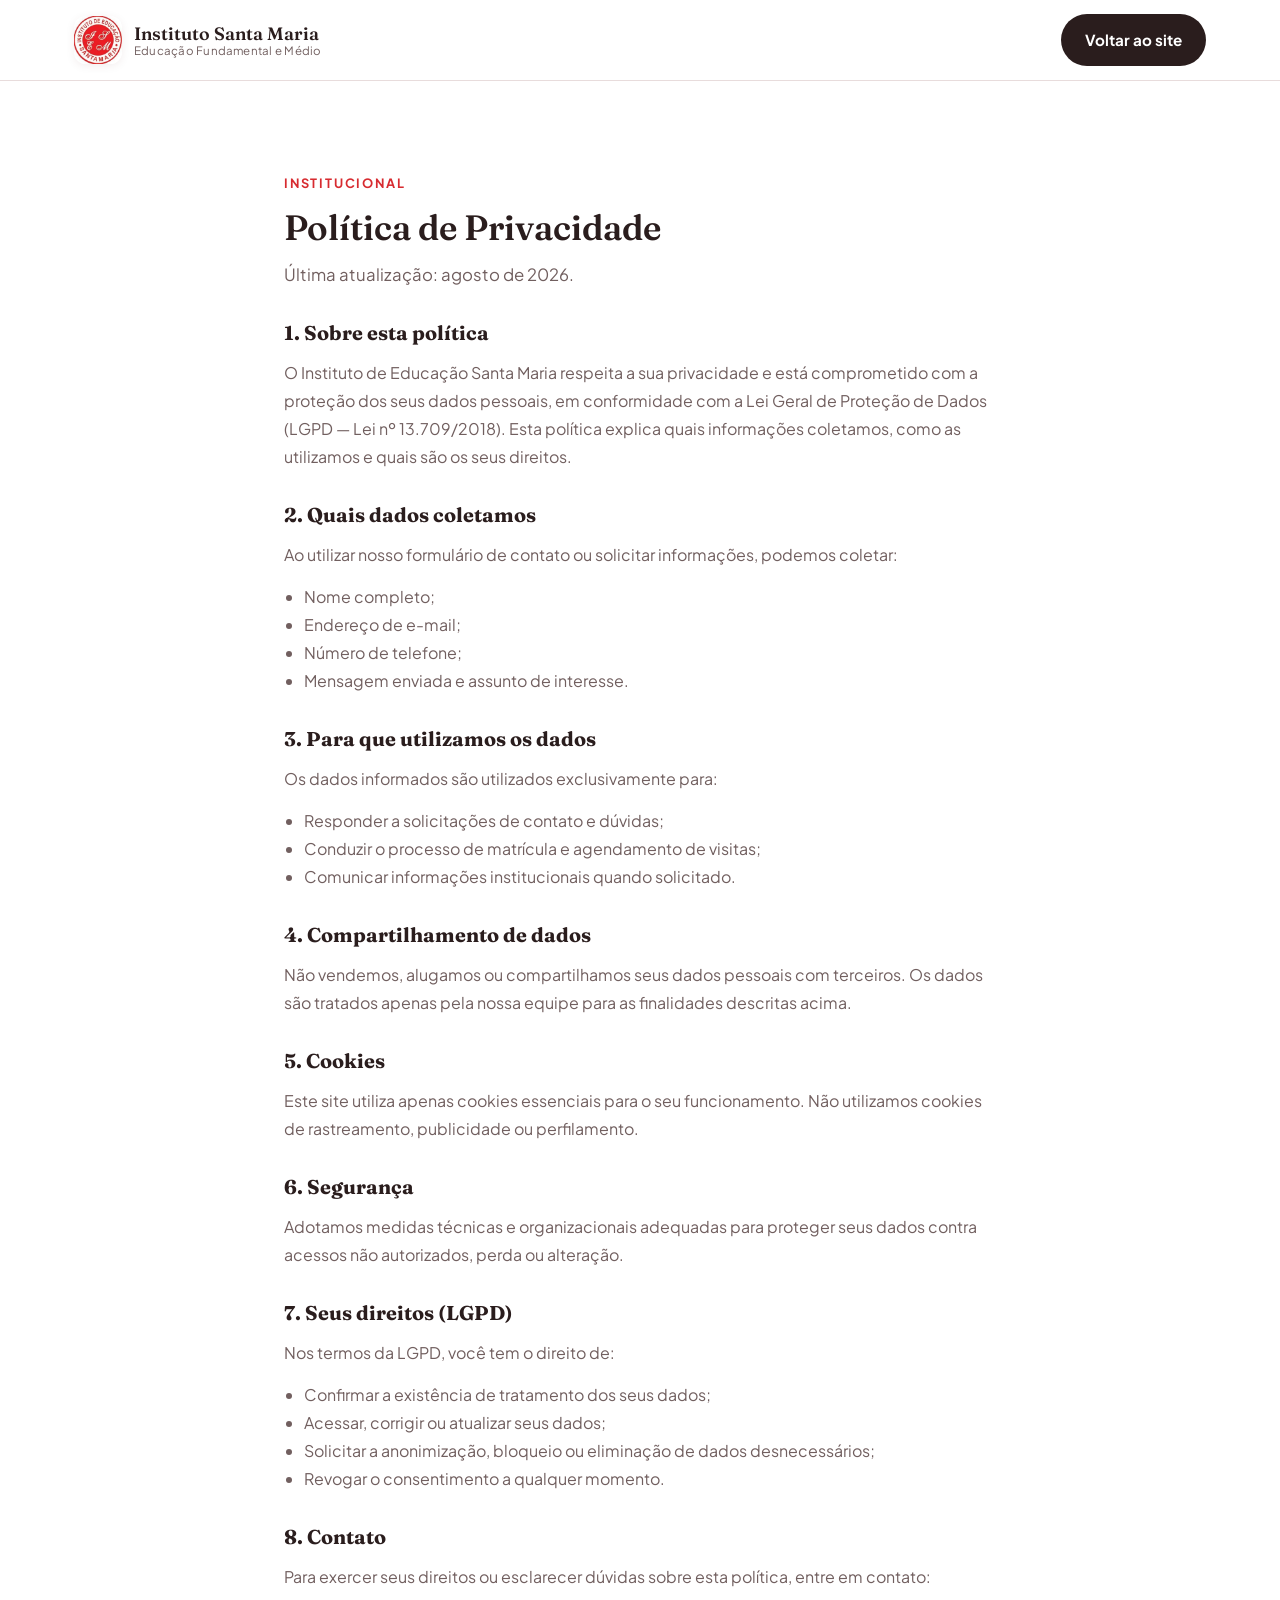
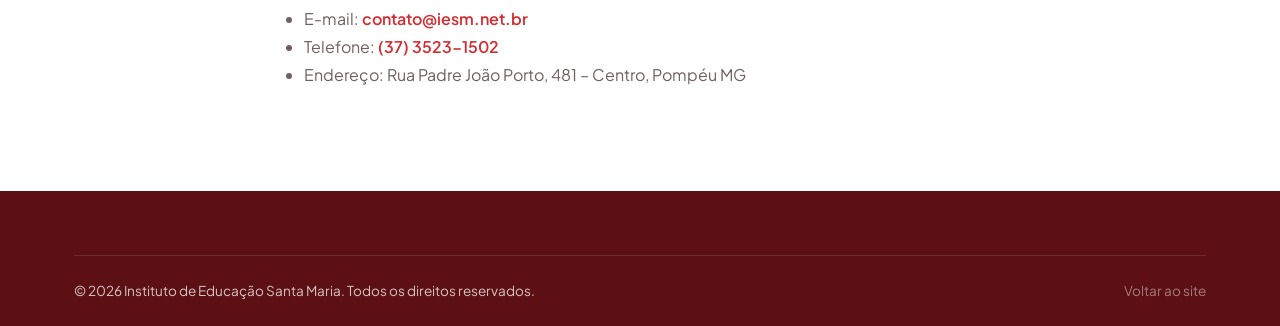
==== politica-de-privacidade.html @ 2fa18ad3 "Pagina de politica de privacidade e limpeza de links do rodape" ====
<!doctype html>
<html lang="pt-BR">
<head>
  <meta charset="UTF-8" />
  <meta name="viewport" content="width=device-width, initial-scale=1.0" />
  <meta name="robots" content="noindex, nofollow" />
  <meta name="theme-color" content="#d72b30" />
  <title>Política de Privacidade — Instituto Santa Maria</title>
  <link rel="icon" type="image/png" href="assets/favicon.png" />
  <link rel="preconnect" href="https://fonts.googleapis.com" />
  <link rel="preconnect" href="https://fonts.gstatic.com" crossorigin />
  <link href="https://fonts.googleapis.com/css2?family=Fraunces:opsz,wght@9..144,400;9..144,500;9..144,600;9..144,700&family=Plus+Jakarta+Sans:wght@400;500;600;700;800&display=swap" rel="stylesheet" />
  <link rel="stylesheet" href="css/style.css?v=4" />
</head>
<body>

  <header class="header">
    <div class="container header__inner">
      <a href="index.html" class="brand">
        <span class="brand__emblem" aria-hidden="true">
          <img src="assets/logo-santa-maria.jpg" alt="" />
        </span>
        <span class="brand__text">
          <strong>Instituto Santa Maria</strong>
          <small>Educação Fundamental e Médio</small>
        </span>
      </a>
      <a href="index.html" class="btn btn--secondary">Voltar ao site</a>
    </div>
  </header>

  <main>
    <section class="section">
      <div class="container page">
        <span class="kicker">Institucional</span>
        <h1 class="section__title">Política de Privacidade</h1>
        <p class="section__lead">Última atualização: agosto de 2026.</p>

        <div class="page__body">
          <h2>1. Sobre esta política</h2>
          <p>
            O Instituto de Educação Santa Maria respeita a sua privacidade e está comprometido
            com a proteção dos seus dados pessoais, em conformidade com a Lei Geral de Proteção
            de Dados (LGPD — Lei nº 13.709/2018). Esta política explica quais informações
            coletamos, como as utilizamos e quais são os seus direitos.
          </p>

          <h2>2. Quais dados coletamos</h2>
          <p>Ao utilizar nosso formulário de contato ou solicitar informações, podemos coletar:</p>
          <ul>
            <li>Nome completo;</li>
            <li>Endereço de e-mail;</li>
            <li>Número de telefone;</li>
            <li>Mensagem enviada e assunto de interesse.</li>
          </ul>

          <h2>3. Para que utilizamos os dados</h2>
          <p>Os dados informados são utilizados exclusivamente para:</p>
          <ul>
            <li>Responder a solicitações de contato e dúvidas;</li>
            <li>Conduzir o processo de matrícula e agendamento de visitas;</li>
            <li>Comunicar informações institucionais quando solicitado.</li>
          </ul>

          <h2>4. Compartilhamento de dados</h2>
          <p>
            Não vendemos, alugamos ou compartilhamos seus dados pessoais com terceiros.
            Os dados são tratados apenas pela nossa equipe para as finalidades descritas acima.
          </p>

          <h2>5. Cookies</h2>
          <p>
            Este site utiliza apenas cookies essenciais para o seu funcionamento. Não utilizamos
            cookies de rastreamento, publicidade ou perfilamento.
          </p>

          <h2>6. Segurança</h2>
          <p>
            Adotamos medidas técnicas e organizacionais adequadas para proteger seus dados
            contra acessos não autorizados, perda ou alteração.
          </p>

          <h2>7. Seus direitos (LGPD)</h2>
          <p>Nos termos da LGPD, você tem o direito de:</p>
          <ul>
            <li>Confirmar a existência de tratamento dos seus dados;</li>
            <li>Acessar, corrigir ou atualizar seus dados;</li>
            <li>Solicitar a anonimização, bloqueio ou eliminação de dados desnecessários;</li>
            <li>Revogar o consentimento a qualquer momento.</li>
          </ul>

          <h2>8. Contato</h2>
          <p>
            Para exercer seus direitos ou esclarecer dúvidas sobre esta política, entre em contato:
          </p>
          <ul>
            <li>E-mail: <a href="mailto:contato@iesm.net.br">contato@iesm.net.br</a></li>
            <li>Telefone: <a href="tel:3735231502">(37) 3523-1502</a></li>
            <li>Endereço: Rua Padre João Porto, 481 – Centro, Pompéu MG</li>
          </ul>
        </div>
      </div>
    </section>
  </main>

  <footer class="footer">
    <div class="container">
      <div class="footer__bottom">
        <p>© <span id="year"></span> Instituto de Educação Santa Maria. Todos os direitos reservados.</p>
        <p class="footer__made"><a href="index.html" style="color:inherit">Voltar ao site</a></p>
      </div>
    </div>
  </footer>

  <script>
    document.getElementById("year").textContent = new Date().getFullYear()
  </script>
</body>
</html>
---- css/style.css ----
/* ============================================================
   Instituto de Educação Santa Maria — stylesheet
   ============================================================ */

:root {
  --red: #d72b30;
  --red-dark: #a81f24;
  --red-deep: #5c1013;
  --red-soft: #fdecec;
  --gold: #e2b24a;
  --gold-soft: #f7ecd0;
  --cream: #faf6f1;
  --white: #ffffff;
  --heading: #2a1d1d;
  --ink: #332525;
  --muted: #715f5f;
  --line: #e8dcdc;
  --shadow-sm: 0 2px 10px rgba(92, 16, 19, 0.07);
  --shadow-md: 0 12px 40px rgba(92, 16, 19, 0.13);
  --shadow-lg: 0 24px 70px rgba(92, 16, 19, 0.2);
  --radius: 18px;
  --font-display: "Fraunces", Georgia, serif;
  --font-body: "Plus Jakarta Sans", "Segoe UI", sans-serif;
}

* { box-sizing: border-box; }

html { scroll-behavior: smooth; }

body {
  margin: 0;
  font-family: var(--font-body);
  color: var(--ink);
  background: var(--white);
  line-height: 1.6;
  -webkit-font-smoothing: antialiased;
}

img, svg { display: block; max-width: 100%; }
a { color: inherit; text-decoration: none; }

.container {
  width: 100%;
  max-width: 1180px;
  margin-inline: auto;
  padding-inline: 24px;
}

.icon { width: 18px; height: 18px; flex: none; }

/* ---------- Reveal animation ---------- */
.reveal {
  opacity: 0;
  transform: translateY(24px);
  transition: opacity 0.7s ease, transform 0.7s ease;
}
.reveal.is-visible {
  opacity: 1;
  transform: none;
}

/* ---------- Buttons ---------- */
.btn {
  display: inline-flex;
  align-items: center;
  justify-content: center;
  gap: 8px;
  padding: 12px 22px;
  border-radius: 999px;
  font-weight: 700;
  font-size: 0.95rem;
  cursor: pointer;
  border: 2px solid transparent;
  transition: transform 0.2s ease, box-shadow 0.2s ease, background 0.2s ease, color 0.2s ease;
  white-space: nowrap;
}
.btn:hover { transform: translateY(-2px); }
.btn:active { transform: translateY(0); }

.btn--lg { padding: 15px 28px; font-size: 1rem; }
.btn--block { width: 100%; }

.btn--primary {
  background: var(--red);
  color: #fff;
  box-shadow: 0 10px 24px rgba(215, 43, 48, 0.32);
}
.btn--primary:hover { background: var(--red-dark); box-shadow: 0 14px 30px rgba(215, 43, 48, 0.42); }

.btn--secondary {
  background: var(--heading);
  color: #fff;
}
.btn--secondary:hover { background: var(--red-deep); }

.btn--ghost {
  background: transparent;
  color: #fff;
  border-color: rgba(255, 255, 255, 0.35);
}
.btn--ghost:hover { background: rgba(255, 255, 255, 0.1); }

.btn--light { background: #fff; color: var(--red-deep); box-shadow: 0 10px 24px rgba(0,0,0,0.2); }
.btn--light:hover { background: var(--gold-soft); }

.btn--outline-light { background: transparent; color: #fff; border-color: rgba(255,255,255,0.5); }
.btn--outline-light:hover { background: rgba(255,255,255,0.12); }

/* ---------- Top bar ---------- */
.topbar {
  background: var(--red-deep);
  color: rgba(255, 255, 255, 0.85);
  font-size: 0.82rem;
}
.topbar__inner {
  display: flex;
  align-items: center;
  justify-content: space-between;
  gap: 16px;
  padding-block: 8px;
}
.topbar__items { display: flex; align-items: center; gap: 20px; }
.topbar__item { display: inline-flex; align-items: center; gap: 7px; }
.topbar__item .icon { width: 14px; height: 14px; opacity: 0.8; }
.topbar__link { opacity: 0.85; transition: opacity 0.2s; }
.topbar__link:hover { opacity: 1; }
.topbar__link .icon { width: 15px; height: 15px; }

/* ---------- Header ---------- */
.header {
  position: sticky;
  top: 0;
  z-index: 50;
  background: rgba(255, 255, 255, 0.9);
  backdrop-filter: blur(12px);
  border-bottom: 1px solid var(--line);
  transition: box-shadow 0.3s ease;
}
.header.is-scrolled { box-shadow: var(--shadow-sm); }
.header__inner {
  display: flex;
  align-items: center;
  justify-content: space-between;
  gap: 16px;
  padding-block: 14px;
}

.brand { display: inline-flex; align-items: center; gap: 12px; }
.brand__emblem {
  width: 48px;
  height: 48px;
  flex: none;
  border-radius: 12px;
  overflow: hidden;
  background: #fff;
  box-shadow: var(--shadow-sm);
}
.brand__emblem img { width: 100%; height: 100%; object-fit: cover; }
.brand__text { display: flex; flex-direction: column; line-height: 1.2; }
.brand__text strong { font-family: var(--font-display); font-size: 1.12rem; font-weight: 600; color: var(--heading); }
.brand__text small { font-size: 0.72rem; color: var(--muted); letter-spacing: 0.02em; }

.nav { display: flex; align-items: center; gap: 26px; }
.nav__link {
  font-weight: 600;
  font-size: 0.95rem;
  color: var(--ink);
  position: relative;
  padding-block: 4px;
}
.nav__link::after {
  content: "";
  position: absolute;
  left: 0;
  bottom: -2px;
  width: 0;
  height: 2px;
  background: var(--gold);
  border-radius: 2px;
  transition: width 0.25s ease;
}
.nav__link:hover::after, .nav__link.is-active::after { width: 100%; }
.nav__link.is-active { color: var(--heading); }
.nav__cta { margin-left: 4px; }

.nav-toggle {
  display: none;
  flex-direction: column;
  gap: 5px;
  background: none;
  border: none;
  cursor: pointer;
  padding: 8px;
}
.nav-toggle span {
  width: 24px;
  height: 2px;
  background: var(--heading);
  border-radius: 2px;
  transition: transform 0.3s ease, opacity 0.3s ease;
}
.nav-toggle.is-open span:nth-child(1) { transform: translateY(7px) rotate(45deg); }
.nav-toggle.is-open span:nth-child(2) { opacity: 0; }
.nav-toggle.is-open span:nth-child(3) { transform: translateY(-7px) rotate(-45deg); }

/* ---------- Hero ---------- */
.hero {
  position: relative;
  background: linear-gradient(135deg, #a81f24 0%, #5c1013 55%, #3c0a0c 100%);
  color: #fff;
  overflow: hidden;
}
.hero__bg { position: absolute; inset: 0; pointer-events: none; }
.hero__blob { position: absolute; border-radius: 50%; filter: blur(60px); opacity: 0.35; }
.hero__blob--1 { width: 460px; height: 460px; background: var(--red); top: -160px; right: -80px; }
.hero__blob--2 { width: 380px; height: 380px; background: var(--gold); bottom: -180px; left: -120px; }

.hero__inner {
  position: relative;
  display: grid;
  grid-template-columns: 1.05fr 0.95fr;
  gap: 48px;
  align-items: center;
  padding-block: 80px 90px;
}

.chip {
  display: inline-flex;
  align-items: center;
  gap: 9px;
  padding: 7px 16px;
  border-radius: 999px;
  background: rgba(255, 255, 255, 0.1);
  border: 1px solid rgba(255, 255, 255, 0.18);
  font-size: 0.85rem;
  font-weight: 600;
}
.chip__dot { width: 8px; height: 8px; border-radius: 50%; background: var(--gold); box-shadow: 0 0 0 4px rgba(212,165,58,0.25); }

.hero__title {
  font-family: var(--font-display);
  font-size: clamp(2.3rem, 5.2vw, 3.8rem);
  font-weight: 600;
  line-height: 1.08;
  margin: 24px 0 20px;
  letter-spacing: -0.01em;
}
.hero__title em { font-style: italic; color: var(--gold); }

.hero__subtitle {
  font-size: 1.1rem;
  color: rgba(255, 255, 255, 0.82);
  max-width: 520px;
  margin: 0 0 30px;
}

.hero__actions { display: flex; flex-wrap: wrap; gap: 14px; }

.hero__trust { display: flex; align-items: center; gap: 14px; margin-top: 34px; }
.hero__avatars { display: flex; }
.hero__avatars span {
  width: 40px; height: 40px; border-radius: 50%;
  background: var(--i, #888); color: #fff;
  display: grid; place-items: center;
  font-weight: 700; font-size: 0.85rem;
  border: 2px solid var(--heading);
  margin-left: -10px;
}
.hero__avatars span:first-child { margin-left: 0; }
.hero__trust p { margin: 0; font-size: 0.9rem; color: rgba(255,255,255,0.8); }
.hero__trust strong { color: #fff; }

/* Hero art */
.hero__art { position: relative; }
.hero__card {
  position: relative;
  background: linear-gradient(160deg, rgba(255,255,255,0.14), rgba(255,255,255,0.05));
  border: 1px solid rgba(255,255,255,0.16);
  border-radius: 26px;
  padding: 24px;
  backdrop-filter: blur(8px);
}
.hero__card-top { display: flex; gap: 8px; margin-bottom: 8px; }
.hero__tag { font-size: 0.75rem; font-weight: 700; padding: 4px 12px; border-radius: 999px; background: rgba(255,255,255,0.14); }
.hero__illustration { width: 100%; height: auto; }
.hero__card-stat {
  display: flex; align-items: center; gap: 14px;
  margin-top: 16px; padding-top: 16px;
  border-top: 1px solid rgba(255,255,255,0.14);
}
.hero__card-stat strong { font-family: var(--font-display); font-size: 2rem; color: var(--gold); }
.hero__card-stat span { font-size: 0.85rem; color: rgba(255,255,255,0.75); }

.hero__float {
  position: absolute;
  display: flex; align-items: center; gap: 12px;
  background: #fff; color: var(--ink);
  padding: 13px 18px; border-radius: 16px;
  box-shadow: var(--shadow-lg);
}
.hero__float .icon { width: 22px; height: 22px; color: var(--heading); }
.hero__float div { display: flex; flex-direction: column; line-height: 1.3; }
.hero__float strong { font-size: 1.1rem; color: var(--heading); }
.hero__float span { font-size: 0.78rem; color: var(--muted); }
.hero__float--a { top: -24px; right: -8px; }
.hero__float--b { bottom: -20px; left: -12px; }

/* ---------- Stats ---------- */
.stats { background: var(--cream); border-block: 1px solid var(--line); }
.stats__grid {
  display: grid;
  grid-template-columns: repeat(4, 1fr);
  gap: 8px;
}
.stat { text-align: center; padding: 38px 16px; }
.stat__num {
  font-family: var(--font-display);
  font-size: clamp(2rem, 4vw, 3rem);
  font-weight: 700;
  color: var(--heading);
  display: block;
  line-height: 1;
}
.stat__label { color: var(--muted); font-size: 0.9rem; margin-top: 8px; display: block; }

/* ---------- Sections ---------- */
.section { padding-block: 88px; }
.section--tinted { background: var(--cream); }

.kicker {
  display: inline-block;
  font-size: 0.8rem;
  font-weight: 700;
  text-transform: uppercase;
  letter-spacing: 0.14em;
  color: var(--red);
  margin-bottom: 14px;
}
.kicker--light { color: var(--gold-soft); }

.section__head { max-width: 640px; margin-bottom: 48px; }
.section__head.is-center { margin-inline: auto; text-align: center; }
.section__title {
  font-family: var(--font-display);
  font-size: clamp(1.8rem, 3.6vw, 2.6rem);
  font-weight: 600;
  line-height: 1.15;
  color: var(--heading);
  margin: 0 0 14px;
}
.section__lead { color: var(--muted); font-size: 1.05rem; margin: 0; }

/* ---------- Split (Sobre) ---------- */
.split {
  display: grid;
  grid-template-columns: 1fr 1.05fr;
  gap: 56px;
  align-items: center;
}
.split__body .section__title { margin-bottom: 16px; }
.split__body .section__lead { margin-bottom: 26px; }

.frame {
  position: relative;
  border-radius: var(--radius);
  background: linear-gradient(150deg, #a81f24, #d72b30);
  padding: 20px;
}
.frame__content {
  border-radius: 14px;
  background: var(--cream);
  padding: 40px 34px;
  box-shadow: var(--shadow-md);
}
.frame--about { min-height: 300px; }
.frame__badge {
  display: inline-block;
  background: var(--gold-soft);
  color: #8a6a12;
  font-weight: 700; font-size: 0.78rem;
  padding: 5px 13px; border-radius: 999px;
  margin-bottom: 18px;
}
.frame__title { font-family: var(--font-display); font-size: 1.7rem; color: var(--heading); margin: 0 0 12px; }
.frame__content p { color: var(--muted); margin: 0; }

.checklist { list-style: none; padding: 0; margin: 0 0 30px; display: grid; gap: 14px; }
.checklist li { display: flex; align-items: flex-start; gap: 12px; }
.checklist .icon { width: 20px; height: 20px; color: var(--red); margin-top: 2px; }

/* ---------- Levels (Ensino) ---------- */
.levels { display: grid; grid-template-columns: repeat(3, 1fr); gap: 26px; }
.level {
  position: relative;
  background: #fff;
  border: 1px solid var(--line);
  border-radius: var(--radius);
  padding: 34px 28px;
  transition: transform 0.25s ease, box-shadow 0.25s ease;
}
.level:hover { transform: translateY(-6px); box-shadow: var(--shadow-md); }
.level__num {
  position: absolute;
  top: 24px; right: 26px;
  font-family: var(--font-display);
  font-size: 3rem; font-weight: 700;
  color: var(--cream);
  -webkit-text-stroke: 1px var(--line);
}
.level__icon {
  width: 56px; height: 56px;
  border-radius: 16px;
  display: grid; place-items: center;
  background: color-mix(in srgb, var(--c) 12%, #fff);
  color: var(--c);
  margin-bottom: 22px;
}
.level__icon .icon { width: 26px; height: 26px; }
.level__title { font-family: var(--font-display); font-size: 1.4rem; color: var(--heading); margin: 0 0 4px; }
.level__sub { color: var(--gold); font-weight: 700; font-size: 0.85rem; margin: 0 0 12px; }
.level__text { color: var(--muted); margin: 0; font-size: 0.95rem; }

/* ---------- Features (Diferenciais) ---------- */
.features { display: grid; grid-template-columns: repeat(3, 1fr); gap: 26px; }
.feature {
  background: #fff;
  border: 1px solid var(--line);
  border-radius: var(--radius);
  padding: 30px 28px;
  transition: transform 0.25s ease, box-shadow 0.25s ease;
}
.feature:hover { transform: translateY(-5px); box-shadow: var(--shadow-md); }
.feature__icon {
  width: 52px; height: 52px;
  border-radius: 14px;
  background: var(--red-soft);
  color: var(--heading);
  display: grid; place-items: center;
  margin-bottom: 18px;
}
.feature__icon .icon { width: 24px; height: 24px; }
.feature h3 { font-size: 1.15rem; color: var(--heading); margin: 0 0 10px; }
.feature p { color: var(--muted); margin: 0; font-size: 0.95rem; }

/* ---------- News ---------- */
.news { display: grid; grid-template-columns: repeat(3, 1fr); gap: 26px; }
.news__card {
  background: #fff;
  border: 1px solid var(--line);
  border-radius: var(--radius);
  overflow: hidden;
  transition: transform 0.25s ease, box-shadow 0.25s ease;
  display: flex; flex-direction: column;
}
.news__card:hover { transform: translateY(-6px); box-shadow: var(--shadow-md); }
.news__thumb {
  height: 180px;
  position: relative;
  display: flex; align-items: flex-end;
  padding: 16px;
}
.news__thumb--1 { background: linear-gradient(140deg, #d72b30, #5c1013); }
.news__thumb--2 { background: linear-gradient(140deg, #e2b24a, #b3541e); }
.news__thumb--3 { background: linear-gradient(140deg, #b3541e, #5c1013); }
.news__cat {
  background: rgba(255,255,255,0.92);
  color: var(--heading);
  font-size: 0.75rem; font-weight: 700;
  padding: 5px 14px; border-radius: 999px;
}
.news__body { padding: 22px 24px 26px; display: flex; flex-direction: column; gap: 8px; flex: 1; }
.news__date { color: var(--muted); font-size: 0.8rem; }
.news__body h3 { font-size: 1.15rem; color: var(--heading); margin: 0; line-height: 1.35; }
.news__body p { color: var(--muted); margin: 0; font-size: 0.93rem; flex: 1; }
.link {
  display: inline-flex; align-items: center; gap: 6px;
  color: var(--red); font-weight: 700; font-size: 0.9rem;
}
.link .icon { width: 16px; height: 16px; transition: transform 0.2s ease; }
.link:hover .icon { transform: translateX(3px); }

/* ---------- Quotes ---------- */
.quotes { display: grid; grid-template-columns: repeat(3, 1fr); gap: 26px; }
.quote {
  margin: 0;
  background: #fff;
  border: 1px solid var(--line);
  border-radius: var(--radius);
  padding: 30px 28px;
  display: flex; flex-direction: column;
}
.quote__mark { width: 34px; height: 34px; color: var(--gold); margin-bottom: 14px; }
.quote blockquote { color: var(--ink); font-size: 0.98rem; margin: 0 0 22px; flex: 1; }
.quote figcaption { display: flex; align-items: center; gap: 12px; }
.quote__avatar {
  width: 44px; height: 44px; border-radius: 50%;
  background: var(--i); color: #fff;
  display: grid; place-items: center;
  font-weight: 700; font-size: 0.85rem;
}
.quote figcaption div { display: flex; flex-direction: column; line-height: 1.3; }
.quote figcaption strong { color: var(--heading); font-size: 0.95rem; }
.quote figcaption small { color: var(--muted); font-size: 0.8rem; }

/* ---------- CTA ---------- */
.cta {
  background: linear-gradient(135deg, #a81f24, #5c1013);
  color: #fff;
  margin-block: 0;
}
.cta__inner {
  display: flex; align-items: center; justify-content: space-between;
  gap: 40px; padding-block: 72px; flex-wrap: wrap;
}
.cta__title {
  font-family: var(--font-display);
  font-size: clamp(1.6rem, 3vw, 2.3rem);
  font-weight: 600; margin: 6px 0 10px; line-height: 1.2;
  max-width: 560px;
}
.cta__text { color: rgba(255,255,255,0.8); margin: 0; max-width: 500px; }
.cta__actions { display: flex; gap: 14px; flex-wrap: wrap; }

/* ---------- Contact ---------- */
.contact { display: grid; grid-template-columns: 0.9fr 1.1fr; gap: 56px; align-items: start; }
.contact__list { list-style: none; padding: 0; margin: 28px 0 0; display: grid; gap: 20px; }
.contact__list li { display: flex; align-items: flex-start; gap: 16px; }
.contact__icon {
  width: 46px; height: 46px; border-radius: 13px;
  background: var(--red-soft); color: var(--heading);
  display: grid; place-items: center; flex: none;
}
.contact__icon .icon { width: 21px; height: 21px; }
.contact__list div { display: flex; flex-direction: column; line-height: 1.4; }
.contact__list strong { color: var(--heading); font-size: 0.9rem; }
.contact__list span { color: var(--muted); font-size: 0.92rem; }

.contact__form {
  background: #fff;
  border: 1px solid var(--line);
  border-radius: var(--radius);
  padding: 32px;
  box-shadow: var(--shadow-sm);
}
.field { margin-bottom: 18px; }
.field-row { display: grid; grid-template-columns: 1fr 1fr; gap: 16px; }
.field label { display: block; font-weight: 600; font-size: 0.88rem; color: var(--heading); margin-bottom: 7px; }
.field input, .field select, .field textarea {
  width: 100%;
  padding: 12px 14px;
  border: 1.5px solid var(--line);
  border-radius: 12px;
  font-family: inherit;
  font-size: 0.95rem;
  color: var(--ink);
  background: #fff;
  transition: border-color 0.2s, box-shadow 0.2s;
}
.field input:focus, .field select:focus, .field textarea:focus {
  outline: none;
  border-color: var(--red);
  box-shadow: 0 0 0 4px rgba(42, 127, 138, 0.12);
}
.field textarea { resize: vertical; }
.form__msg { min-height: 20px; font-size: 0.9rem; margin: 4px 0 12px; }
.form__msg.is-error { color: #c0392b; }
.form__msg.is-success { color: #1e7d4f; }

/* ---------- Footer ---------- */
.footer { background: var(--red-deep); color: rgba(255,255,255,0.75); padding-block: 64px 24px; }
.footer__grid {
  display: grid;
  grid-template-columns: 1.6fr 1fr 1.2fr 1fr;
  gap: 40px;
  padding-bottom: 40px;
}
.brand--light .brand__text strong { color: #fff; }
.brand--light .brand__text small { color: rgba(255,255,255,0.6); }
.footer__about { margin: 18px 0 0; font-size: 0.92rem; max-width: 320px; }
.footer__col { display: flex; flex-direction: column; gap: 12px; }
.footer__col h4 { color: #fff; font-size: 1rem; margin: 0 0 6px; font-family: var(--font-display); }
.footer__col a { font-size: 0.92rem; transition: color 0.2s; }
.footer__col a:hover { color: var(--gold); }
.footer__bottom {
  border-top: 1px solid rgba(255,255,255,0.12);
  padding-top: 24px;
  display: flex; align-items: center; justify-content: space-between; gap: 12px; flex-wrap: wrap;
  font-size: 0.85rem;
}
.footer__bottom p { margin: 0; }
.footer__made { opacity: 0.6; }

/* ---------- Back to top ---------- */
.backtop {
  position: fixed;
  right: 22px; bottom: 22px;
  width: 48px; height: 48px;
  border-radius: 50%;
  border: none;
  background: var(--heading);
  color: #fff;
  cursor: pointer;
  display: grid; place-items: center;
  box-shadow: var(--shadow-md);
  opacity: 0; visibility: hidden; transform: translateY(12px);
  transition: opacity 0.3s, visibility 0.3s, transform 0.3s;
  z-index: 40;
}
.backtop.is-visible { opacity: 1; visibility: visible; transform: none; }
.backtop:hover { background: var(--red); }

/* ---------- Aviso / Banner (editável via CMS) ---------- */
.aviso {
  background: linear-gradient(90deg, var(--red), var(--red-dark));
  color: #fff;
  font-size: 0.92rem;
}
.aviso__inner {
  display: flex;
  align-items: center;
  justify-content: center;
  gap: 14px;
  padding-block: 10px;
  flex-wrap: wrap;
  text-align: center;
}
.aviso__text { margin: 0; font-weight: 600; }
.aviso__link {
  background: #fff;
  color: var(--red-dark);
  font-weight: 700;
  padding: 4px 14px;
  border-radius: 999px;
  font-size: 0.82rem;
  transition: transform 0.2s ease;
}
.aviso__link:hover { transform: translateY(-1px); }
.aviso__close {
  background: none;
  border: none;
  color: #fff;
  cursor: pointer;
  font-size: 1.3rem;
  line-height: 1;
  padding: 0 4px;
  opacity: 0.85;
}
.aviso__close:hover { opacity: 1; }

/* ============================================================
   Responsive
   ============================================================ */
@media (max-width: 992px) {
  .hero__inner { grid-template-columns: 1fr; gap: 40px; padding-block: 56px; }
  .hero__art { max-width: 440px; }
  .levels, .features, .news, .quotes { grid-template-columns: 1fr 1fr; }
  .split { grid-template-columns: 1fr; }
  .contact { grid-template-columns: 1fr; }
  .footer__grid { grid-template-columns: 1fr 1fr; }
}

@media (max-width: 760px) {
  .topbar__item--hide { display: none; }
  .nav {
    position: fixed;
    inset: 0;
    top: 0;
    flex-direction: column;
    justify-content: center;
    gap: 20px;
    background: rgba(18, 40, 63, 0.98);
    backdrop-filter: blur(10px);
    transform: translateY(-100%);
    transition: transform 0.35s ease;
  }
  .nav.is-open { transform: translateY(0); }
  .nav__link { color: #fff; font-size: 1.3rem; }
  .nav__link.is-active { color: var(--gold); }
  .nav__cta { margin-top: 8px; }
  .nav-toggle { display: flex; z-index: 60; }

  .stats__grid { grid-template-columns: 1fr 1fr; }
  .stat { padding: 28px 12px; }
  .levels, .features, .news, .quotes { grid-template-columns: 1fr; }
  .section { padding-block: 64px; }
  .hero__actions .btn { width: 100%; }
  .hero__float { position: static; margin-top: 14px; }
  .hero__art { max-width: 100%; }
  .cta__inner { padding-block: 56px; }
  .contact__form { padding: 24px; }
  .field-row { grid-template-columns: 1fr; }
  .footer__grid { grid-template-columns: 1fr; gap: 32px; }
  .footer__bottom { flex-direction: column; align-items: flex-start; }
}

/* ---------- Notícia: resumo truncado + modal ---------- */
.news__resumo {
  display: -webkit-box;
  -webkit-line-clamp: 5;
  -webkit-box-orient: vertical;
  overflow: hidden;
}
button.link {
  background: none;
  border: none;
  padding: 0;
  cursor: pointer;
  font: inherit;
  text-align: left;
}

.modal { position: fixed; inset: 0; z-index: 100; display: flex; align-items: center; justify-content: center; padding: 20px; }
.modal[hidden] { display: none; }
.modal__overlay { position: absolute; inset: 0; background: rgba(20, 10, 10, 0.6); backdrop-filter: blur(3px); }
.modal__panel {
  position: relative;
  background: #fff;
  border-radius: 18px;
  width: 100%;
  max-width: 620px;
  max-height: 85vh;
  overflow-y: auto;
  padding: 28px 28px 32px;
  box-shadow: 0 24px 70px rgba(0, 0, 0, 0.25);
  animation: modalIn 0.2s ease;
}
@keyframes modalIn {
  from { opacity: 0; transform: translateY(12px) scale(0.98); }
  to { opacity: 1; transform: none; }
}
.modal__close {
  position: absolute;
  top: 14px; right: 14px;
  width: 36px; height: 36px;
  border-radius: 50%;
  border: none;
  background: #f3eeee;
  color: #4a3a3a;
  font-size: 1.4rem;
  line-height: 1;
  cursor: pointer;
}
.modal__close:hover { background: #e7dddd; }
.modal__cat {
  display: inline-block;
  background: var(--red-soft);
  color: var(--red-dark);
  font-weight: 700;
  font-size: 0.75rem;
  padding: 4px 12px;
  border-radius: 999px;
  margin-bottom: 12px;
}
.modal__titulo {
  font-family: var(--font-display);
  font-size: 1.5rem;
  color: var(--heading);
  margin: 0 0 6px;
  line-height: 1.25;
}
.modal__data { color: var(--muted); font-size: 0.82rem; display: block; margin-bottom: 16px; }
.modal__texto {
  white-space: pre-line;
  color: var(--ink);
  line-height: 1.7;
  font-size: 0.98rem;
}
.modal__texto + .btn { margin-top: 20px; }

/* ---------- WhatsApp flutuante ---------- */
.whatsapp {
  position: fixed;
  right: 22px;
  bottom: 84px;
  width: 56px; height: 56px;
  border-radius: 50%;
  background: #25d366;
  color: #fff;
  display: grid; place-items: center;
  box-shadow: 0 8px 24px rgba(37, 211, 102, 0.45);
  z-index: 45;
  transition: transform 0.2s ease;
}
.whatsapp:hover { transform: scale(1.08); }
.whatsapp svg { width: 30px; height: 30px; }

/* ---------- Resultados ---------- */
.section--results { background: linear-gradient(135deg, #a81f24, #5c1013); color: #fff; }
.section--results .kicker { color: var(--gold-soft); }
.section--results .section__title { color: #fff; }
.section--results .section__lead { color: rgba(255, 255, 255, 0.82); }
.results__stats { display: grid; grid-template-columns: repeat(4, 1fr); gap: 20px; margin-bottom: 32px; }
.results__stat {
  background: rgba(255, 255, 255, 0.08);
  border: 1px solid rgba(255, 255, 255, 0.14);
  border-radius: 16px;
  padding: 22px;
  text-align: center;
}
.results__valor { font-family: var(--font-display); font-size: 2.2rem; font-weight: 700; color: #fff; display: block; line-height: 1; }
.results__label { color: rgba(255, 255, 255, 0.75); font-size: 0.85rem; display: block; margin-top: 8px; }
.results__facs-titulo { font-weight: 700; color: var(--gold-soft); margin: 0 0 12px; font-size: 0.95rem; }
.results__facs-list { display: flex; flex-wrap: wrap; gap: 10px; }
.results__fac {
  background: rgba(255, 255, 255, 0.1);
  border: 1px solid rgba(255, 255, 255, 0.2);
  padding: 8px 16px;
  border-radius: 999px;
  font-weight: 600;
  font-size: 0.9rem;
}

/* ---------- FAQ ---------- */
.faq { max-width: 760px; margin-inline: auto; }
.faq__item { border: 1px solid var(--line); border-radius: 14px; background: #fff; margin-bottom: 12px; overflow: hidden; }
.faq__q {
  width: 100%;
  display: flex; align-items: center; justify-content: space-between; gap: 14px;
  background: none; border: none; padding: 18px 20px;
  font-family: inherit; font-size: 1rem; font-weight: 600; color: var(--heading);
  cursor: pointer; text-align: left;
}
.faq__icon { width: 20px; height: 20px; color: var(--red); transition: transform 0.25s ease; flex: none; }
.faq__q.is-open .faq__icon { transform: rotate(180deg); }
.faq__a { padding: 0 20px 18px; color: var(--muted); font-size: 0.95rem; line-height: 1.7; }
.faq__vazio { text-align: center; color: var(--muted); padding: 30px 0; }

/* ---------- Galeria ---------- */
.galeria { display: grid; grid-template-columns: repeat(3, 1fr); gap: 16px; }
.galeria__item {
  position: relative;
  border: none; padding: 0; cursor: pointer;
  border-radius: 16px; overflow: hidden;
  aspect-ratio: 4 / 3;
  background: #eee;
}
.galeria__item img { width: 100%; height: 100%; object-fit: cover; transition: transform 0.3s ease; }
.galeria__item:hover img { transform: scale(1.05); }
.galeria__legenda {
  position: absolute; left: 0; right: 0; bottom: 0;
  background: linear-gradient(transparent, rgba(0, 0, 0, 0.7));
  color: #fff; padding: 30px 14px 10px; font-size: 0.85rem; text-align: left;
}
.galeria__vazio {
  text-align: center; color: var(--muted); padding: 40px 20px;
  border: 1px dashed var(--line); border-radius: 16px;
}
.galeria__vazio a { color: var(--red); font-weight: 600; }

/* ---------- Lightbox ---------- */
.lightbox {
  position: fixed; inset: 0; z-index: 120;
  background: rgba(0, 0, 0, 0.88);
  display: flex; align-items: center; justify-content: center;
  padding: 24px;
}
.lightbox[hidden] { display: none; }
.lightbox__close {
  position: absolute; top: 18px; right: 18px;
  width: 44px; height: 44px; border-radius: 50%;
  border: none; background: rgba(255, 255, 255, 0.12); color: #fff;
  font-size: 1.6rem; line-height: 1; cursor: pointer;
}
.lightbox__close:hover { background: rgba(255, 255, 255, 0.22); }
.lightbox__fig { margin: 0; max-width: 900px; width: 100%; }
.lightbox__img { width: 100%; max-height: 80vh; object-fit: contain; border-radius: 10px; }
.lightbox__caption { color: #fff; text-align: center; margin-top: 12px; font-size: 0.9rem; }

@media (max-width: 760px) {
  .results__stats { grid-template-columns: repeat(2, 1fr); }
  .galeria { grid-template-columns: repeat(2, 1fr); }
}

/* ---------- Página de Política de Privacidade ---------- */
.page { max-width: 760px; }
.page .section__title { font-size: 2.2rem; }
.page__body { margin-top: 28px; }
.page__body h2 { font-family: var(--font-display); color: var(--heading); font-size: 1.25rem; margin: 28px 0 10px; }
.page__body p { color: var(--muted); margin: 0 0 14px; line-height: 1.75; }
.page__body ul { color: var(--muted); line-height: 1.75; padding-left: 20px; margin: 0 0 14px; }
.page__body a { color: var(--red); font-weight: 600; }
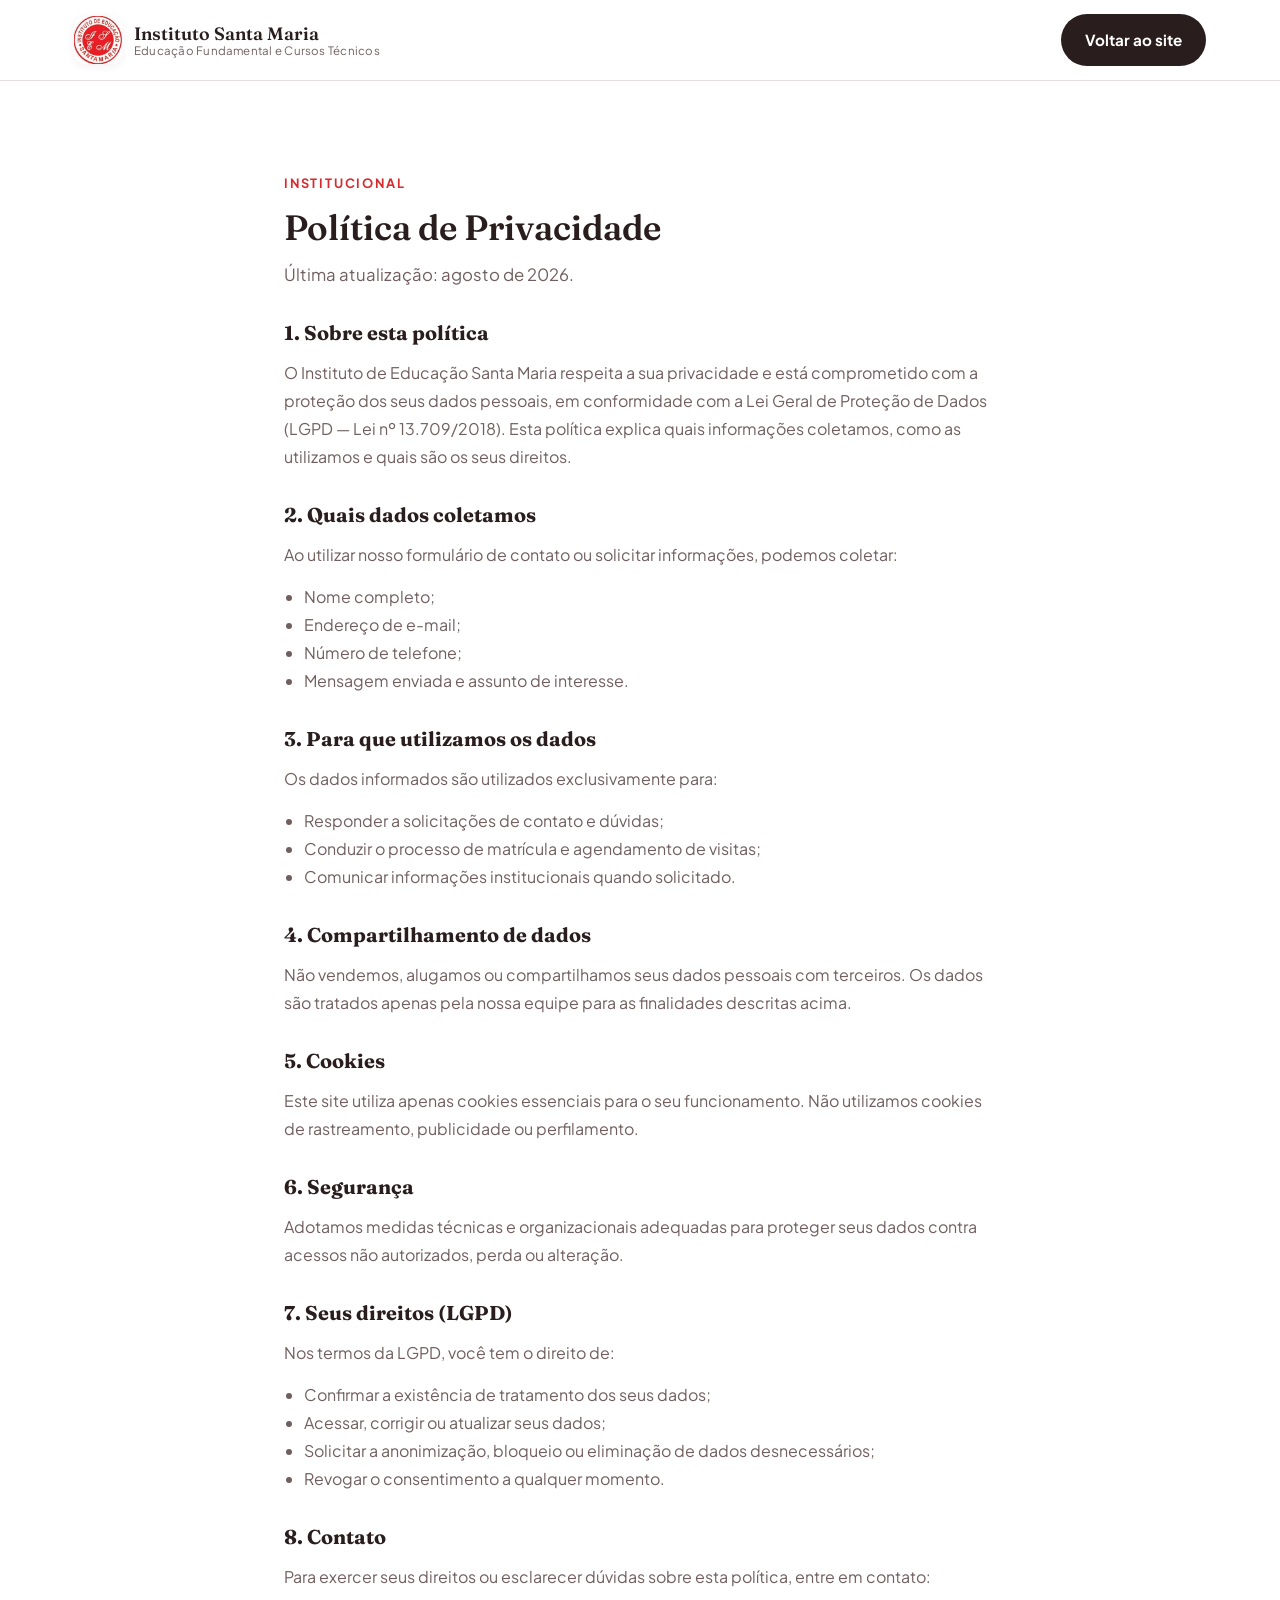
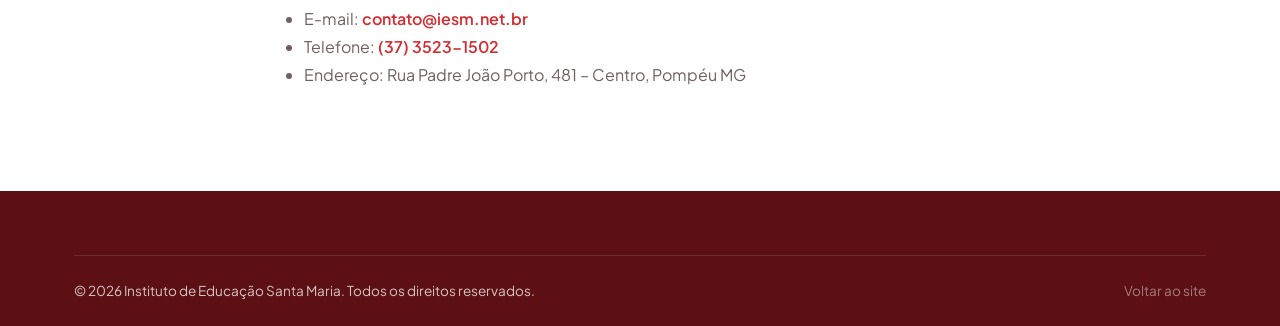
==== commit d401a559: "Substitui Ensino Medio por Cursos Tecnicos (Enfermagem e Seguranca do Trabalho)" ====
--- a/politica-de-privacidade.html
+++ b/politica-de-privacidade.html
@@ -22,7 +22,7 @@
         </span>
         <span class="brand__text">
           <strong>Instituto Santa Maria</strong>
-          <small>Educação Fundamental e Médio</small>
+          <small>Educação Fundamental e Cursos Técnicos</small>
         </span>
       </a>
       <a href="index.html" class="btn btn--secondary">Voltar ao site</a>
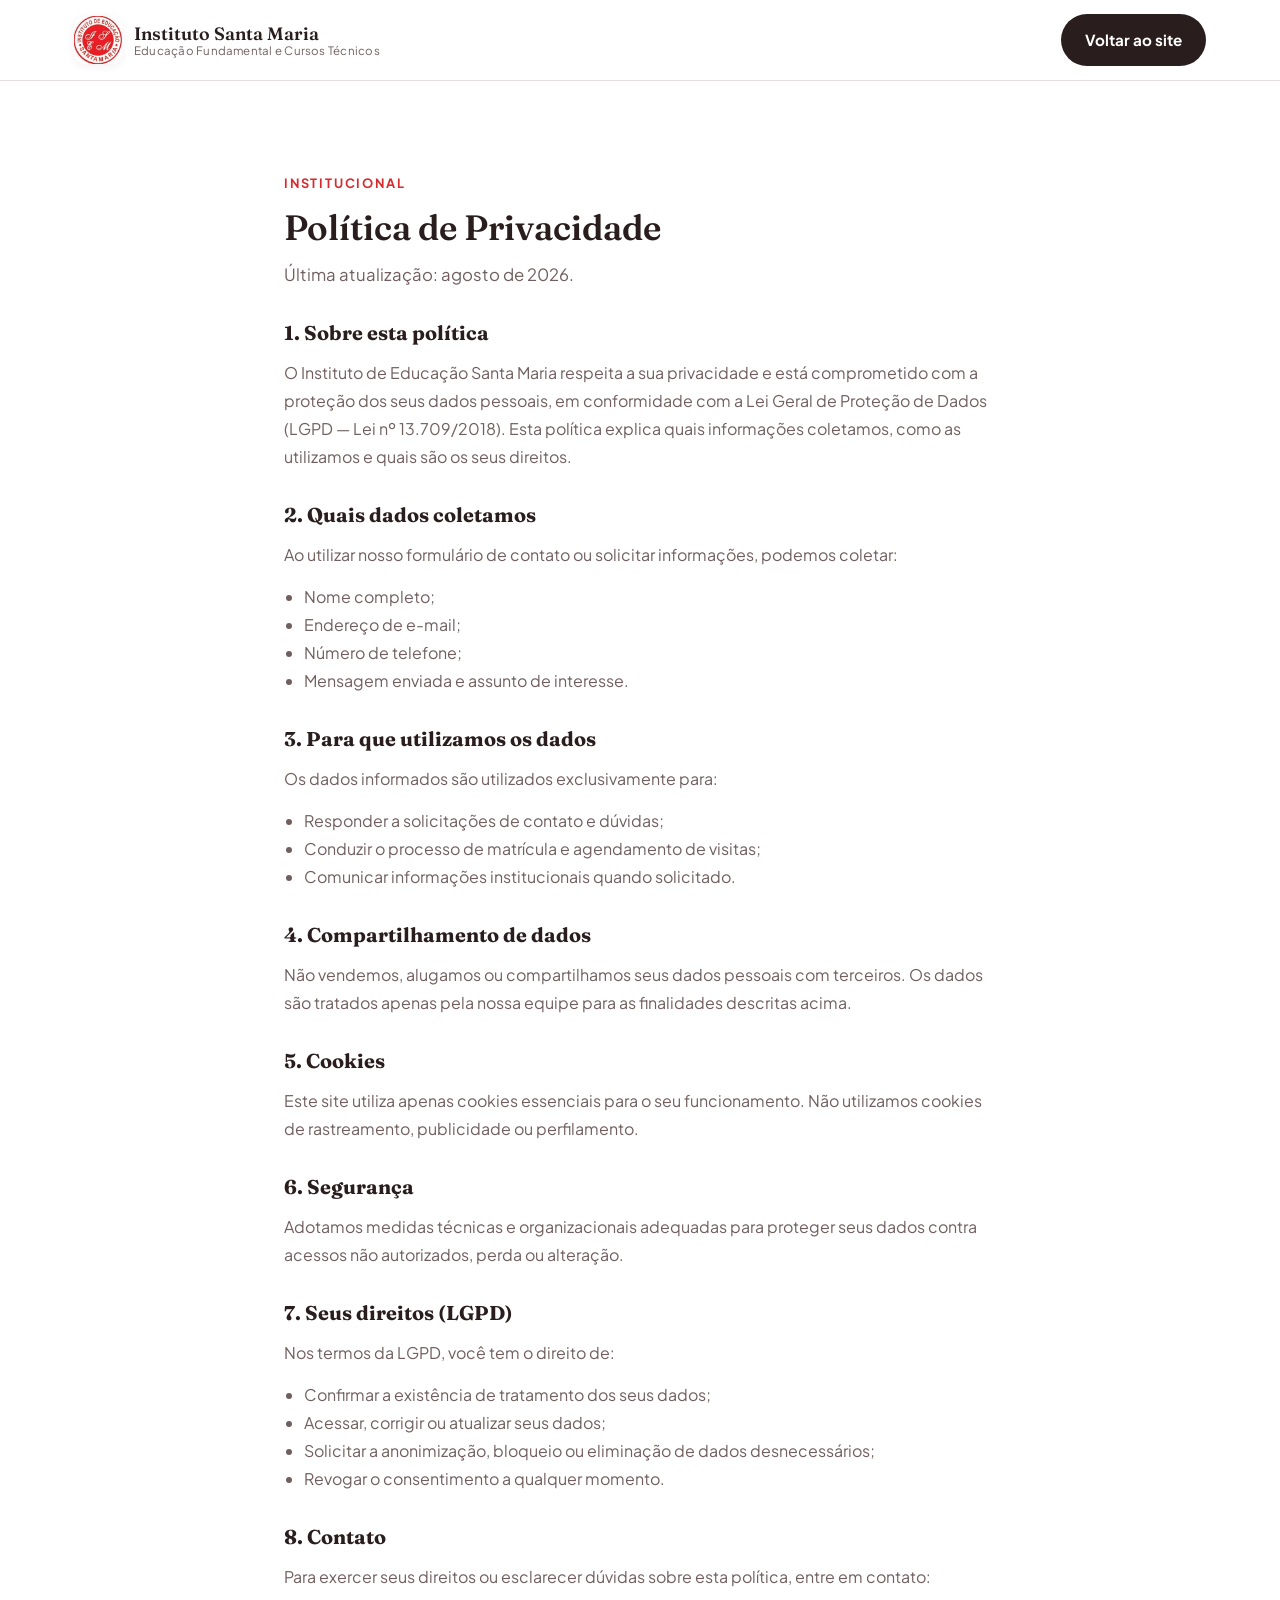
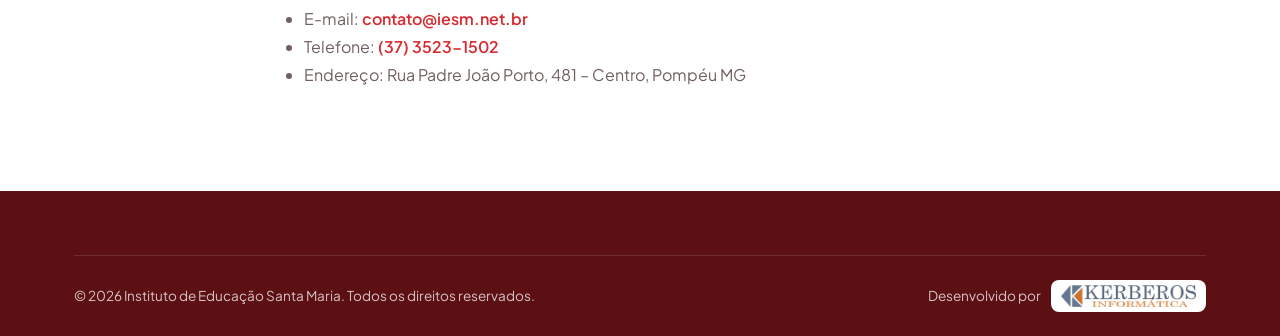
==== commit 32e0d24f: "Rodape: desenvolvido por Kerberos Informatica" ====
--- a/politica-de-privacidade.html
+++ b/politica-de-privacidade.html
@@ -10,7 +10,7 @@
   <link rel="preconnect" href="https://fonts.googleapis.com" />
   <link rel="preconnect" href="https://fonts.gstatic.com" crossorigin />
   <link href="https://fonts.googleapis.com/css2?family=Fraunces:opsz,wght@9..144,400;9..144,500;9..144,600;9..144,700&family=Plus+Jakarta+Sans:wght@400;500;600;700;800&display=swap" rel="stylesheet" />
-  <link rel="stylesheet" href="css/style.css?v=4" />
+  <link rel="stylesheet" href="css/style.css?v=6" />
 </head>
 <body>
 
@@ -107,7 +107,10 @@
     <div class="container">
       <div class="footer__bottom">
         <p>© <span id="year"></span> Instituto de Educação Santa Maria. Todos os direitos reservados.</p>
-        <p class="footer__made"><a href="index.html" style="color:inherit">Voltar ao site</a></p>
+        <a class="footer__dev" href="https://www.kerberosinformatica.com.br" target="_blank" rel="noopener">
+          <span>Desenvolvido por</span>
+          <span class="footer__dev-logo"><img src="assets/logo-kerberos.jpg" alt="Kerberos Informática" /></span>
+        </a>
       </div>
     </div>
   </footer>
--- a/css/style.css
+++ b/css/style.css
@@ -664,19 +664,20 @@
   .nav {
     position: fixed;
     inset: 0;
-    top: 0;
     flex-direction: column;
-    justify-content: center;
-    gap: 20px;
-    background: rgba(18, 40, 63, 0.98);
+    justify-content: flex-start;
+    gap: 14px;
+    background: rgba(92, 16, 19, 0.98);
     backdrop-filter: blur(10px);
+    padding: 96px 28px 40px;
+    overflow-y: auto;
     transform: translateY(-100%);
     transition: transform 0.35s ease;
   }
   .nav.is-open { transform: translateY(0); }
-  .nav__link { color: #fff; font-size: 1.3rem; }
+  .nav__link { color: #fff; font-size: 1.2rem; }
   .nav__link.is-active { color: var(--gold); }
-  .nav__cta { margin-top: 8px; }
+  .nav__cta { margin-top: 12px; align-self: flex-start; }
   .nav-toggle { display: flex; z-index: 60; }
 
   .stats__grid { grid-template-columns: 1fr 1fr; }
@@ -879,3 +880,21 @@
 .page__body p { color: var(--muted); margin: 0 0 14px; line-height: 1.75; }
 .page__body ul { color: var(--muted); line-height: 1.75; padding-left: 20px; margin: 0 0 14px; }
 .page__body a { color: var(--red); font-weight: 600; }
+
+/* ---------- Desenvolvido por (rodapé) ---------- */
+.footer__dev {
+  display: inline-flex;
+  align-items: center;
+  gap: 10px;
+  color: rgba(255, 255, 255, 0.75);
+  font-size: 0.85rem;
+  transition: opacity 0.2s;
+}
+.footer__dev:hover { opacity: 1; }
+.footer__dev-logo {
+  display: inline-flex;
+  background: #fff;
+  border-radius: 8px;
+  padding: 5px 10px;
+}
+.footer__dev-logo img { height: 22px; width: auto; display: block; }
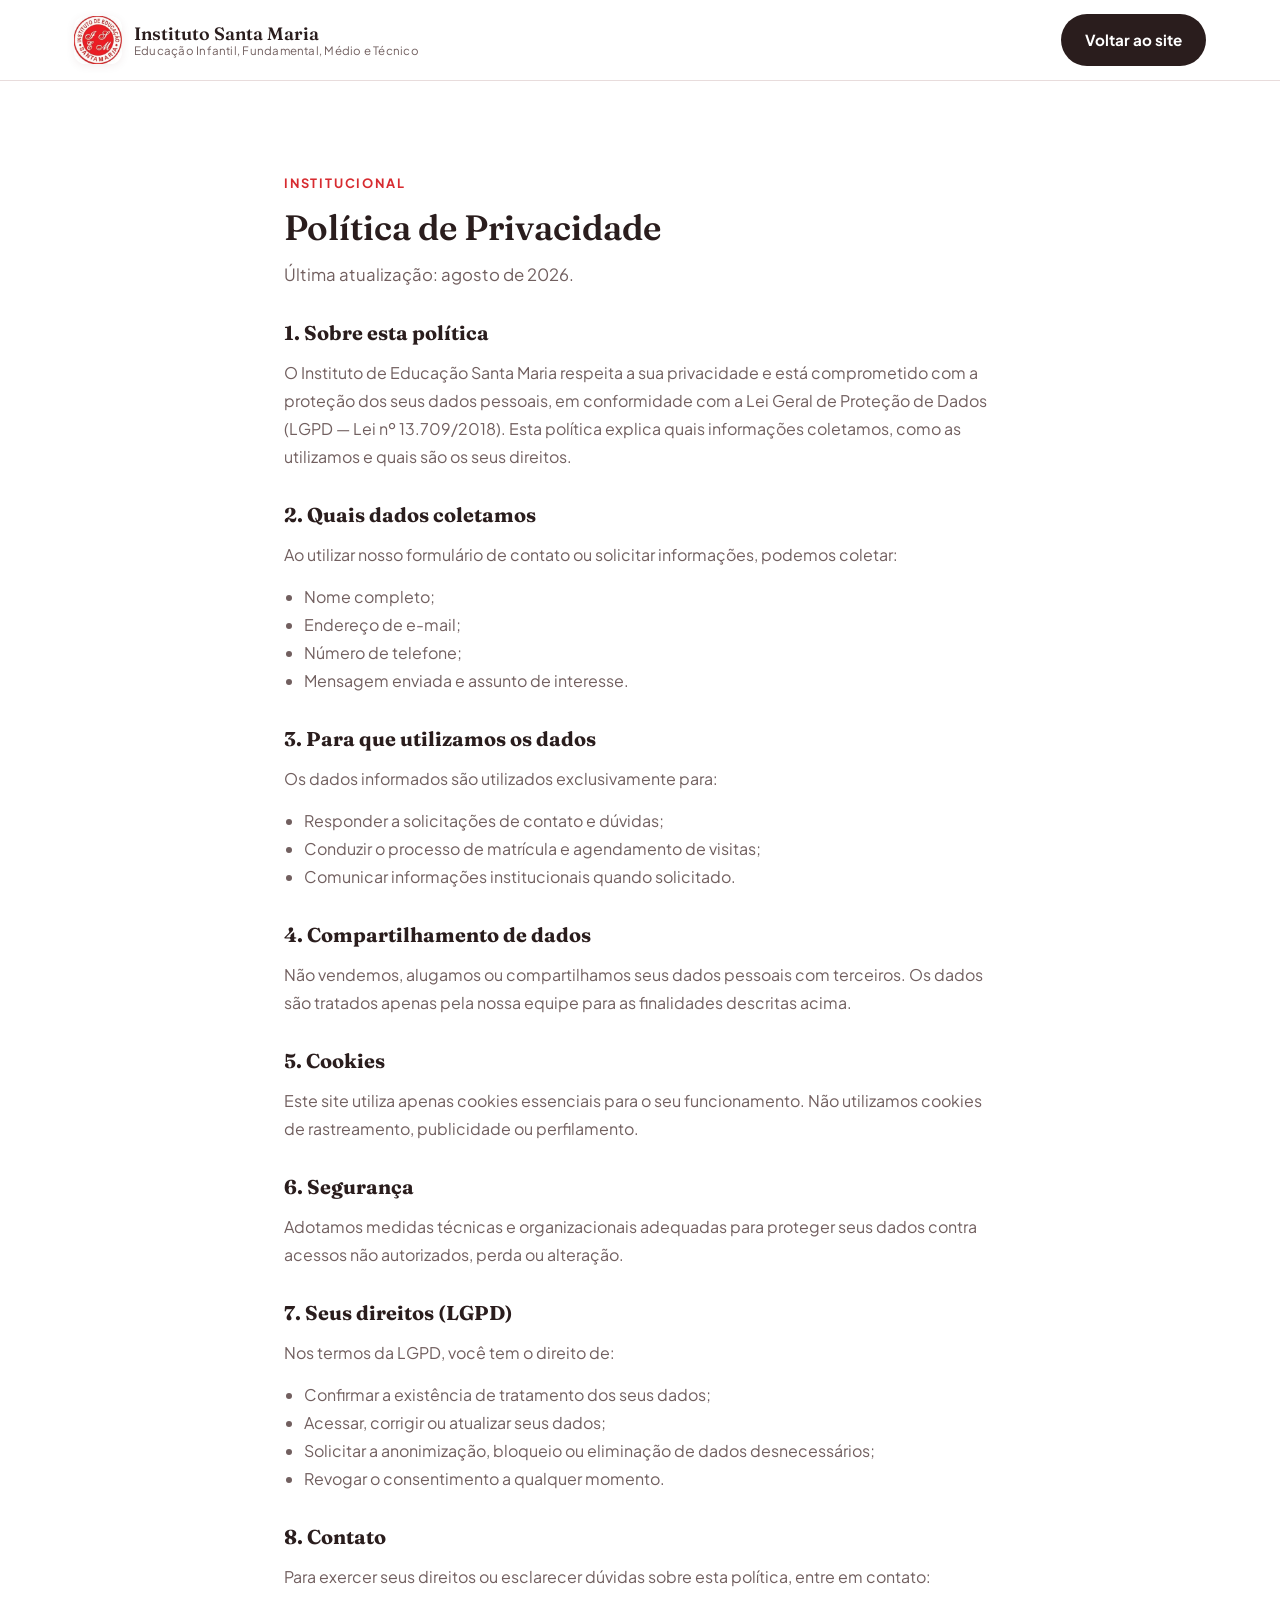
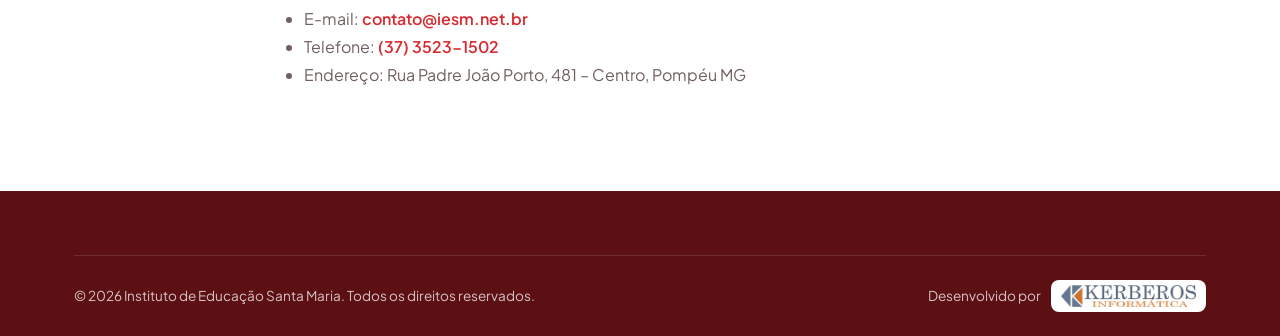
==== commit 0775ed10: "Parceria Bernoulli: selo, secao, etapas (infantil/medio) e portais de acesso" ====
--- a/politica-de-privacidade.html
+++ b/politica-de-privacidade.html
@@ -10,7 +10,7 @@
   <link rel="preconnect" href="https://fonts.googleapis.com" />
   <link rel="preconnect" href="https://fonts.gstatic.com" crossorigin />
   <link href="https://fonts.googleapis.com/css2?family=Fraunces:opsz,wght@9..144,400;9..144,500;9..144,600;9..144,700&family=Plus+Jakarta+Sans:wght@400;500;600;700;800&display=swap" rel="stylesheet" />
-  <link rel="stylesheet" href="css/style.css?v=6" />
+  <link rel="stylesheet" href="css/style.css?v=7" />
 </head>
 <body>
 
@@ -22,7 +22,7 @@
         </span>
         <span class="brand__text">
           <strong>Instituto Santa Maria</strong>
-          <small>Educação Fundamental e Cursos Técnicos</small>
+          <small>Educação Infantil, Fundamental, Médio e Técnico</small>
         </span>
       </a>
       <a href="index.html" class="btn btn--secondary">Voltar ao site</a>
--- a/css/style.css
+++ b/css/style.css
@@ -898,3 +898,89 @@
   padding: 5px 10px;
 }
 .footer__dev-logo img { height: 22px; width: auto; display: block; }
+
+/* ---------- Selo de parceria no hero ---------- */
+.hero__partner {
+  display: inline-flex;
+  align-items: center;
+  gap: 10px;
+  margin-bottom: 26px;
+  font-size: 0.85rem;
+  color: rgba(255, 255, 255, 0.75);
+}
+.hero__partner-label { font-weight: 600; }
+.hero__partner-logo {
+  display: inline-flex;
+  background: #fff;
+  border-radius: 8px;
+  padding: 6px 12px;
+}
+.hero__partner-logo img { height: 20px; width: auto; }
+
+/* ---------- Topbar: acesso ---------- */
+.topbar__acesso {
+  display: inline-flex;
+  align-items: center;
+  gap: 6px;
+  font-weight: 600;
+  opacity: 0.9;
+  transition: opacity 0.2s, color 0.2s;
+}
+.topbar__acesso:hover { opacity: 1; color: var(--gold-soft); }
+.topbar__acesso .icon { width: 14px; height: 14px; }
+
+/* ---------- Seção Bernoulli ---------- */
+.bernoulli { max-width: 860px; margin-inline: auto; text-align: center; }
+.bernoulli__head { max-width: 640px; margin: 0 auto 40px; }
+.bernoulli__logo {
+  display: inline-flex;
+  background: #fff;
+  border: 1px solid var(--line);
+  border-radius: 12px;
+  padding: 10px 18px;
+  margin-bottom: 18px;
+}
+.bernoulli__logo img { height: 34px; width: auto; }
+.bernoulli__grid {
+  display: grid;
+  grid-template-columns: repeat(3, 1fr);
+  gap: 20px;
+  margin-bottom: 32px;
+  text-align: left;
+}
+.bernoulli__item {
+  background: #fff;
+  border: 1px solid var(--line);
+  border-radius: 16px;
+  padding: 24px;
+}
+.bernoulli__item h3 { color: var(--heading); font-size: 1.05rem; margin: 0 0 8px; }
+.bernoulli__item p { color: var(--muted); margin: 0; font-size: 0.93rem; }
+.bernoulli__acesso {
+  background: var(--cream);
+  border: 1px solid var(--line);
+  border-radius: 16px;
+  padding: 24px;
+  margin-bottom: 24px;
+  text-align: left;
+}
+.bernoulli__acesso h3 { color: var(--heading); font-size: 1rem; margin: 0 0 14px; }
+.bernoulli__links { display: grid; grid-template-columns: repeat(2, 1fr); gap: 14px; }
+.bernoulli__link {
+  display: flex;
+  flex-direction: column;
+  gap: 2px;
+  background: #fff;
+  border: 1px solid var(--line);
+  border-radius: 12px;
+  padding: 16px 18px;
+  transition: border-color 0.2s, box-shadow 0.2s;
+}
+.bernoulli__link:hover { border-color: var(--red); box-shadow: var(--shadow-sm); }
+.bernoulli__link strong { color: var(--heading); }
+.bernoulli__link span { color: var(--muted); font-size: 0.85rem; }
+
+@media (max-width: 760px) {
+  .bernoulli__grid { grid-template-columns: 1fr; }
+  .bernoulli__links { grid-template-columns: 1fr; }
+}
